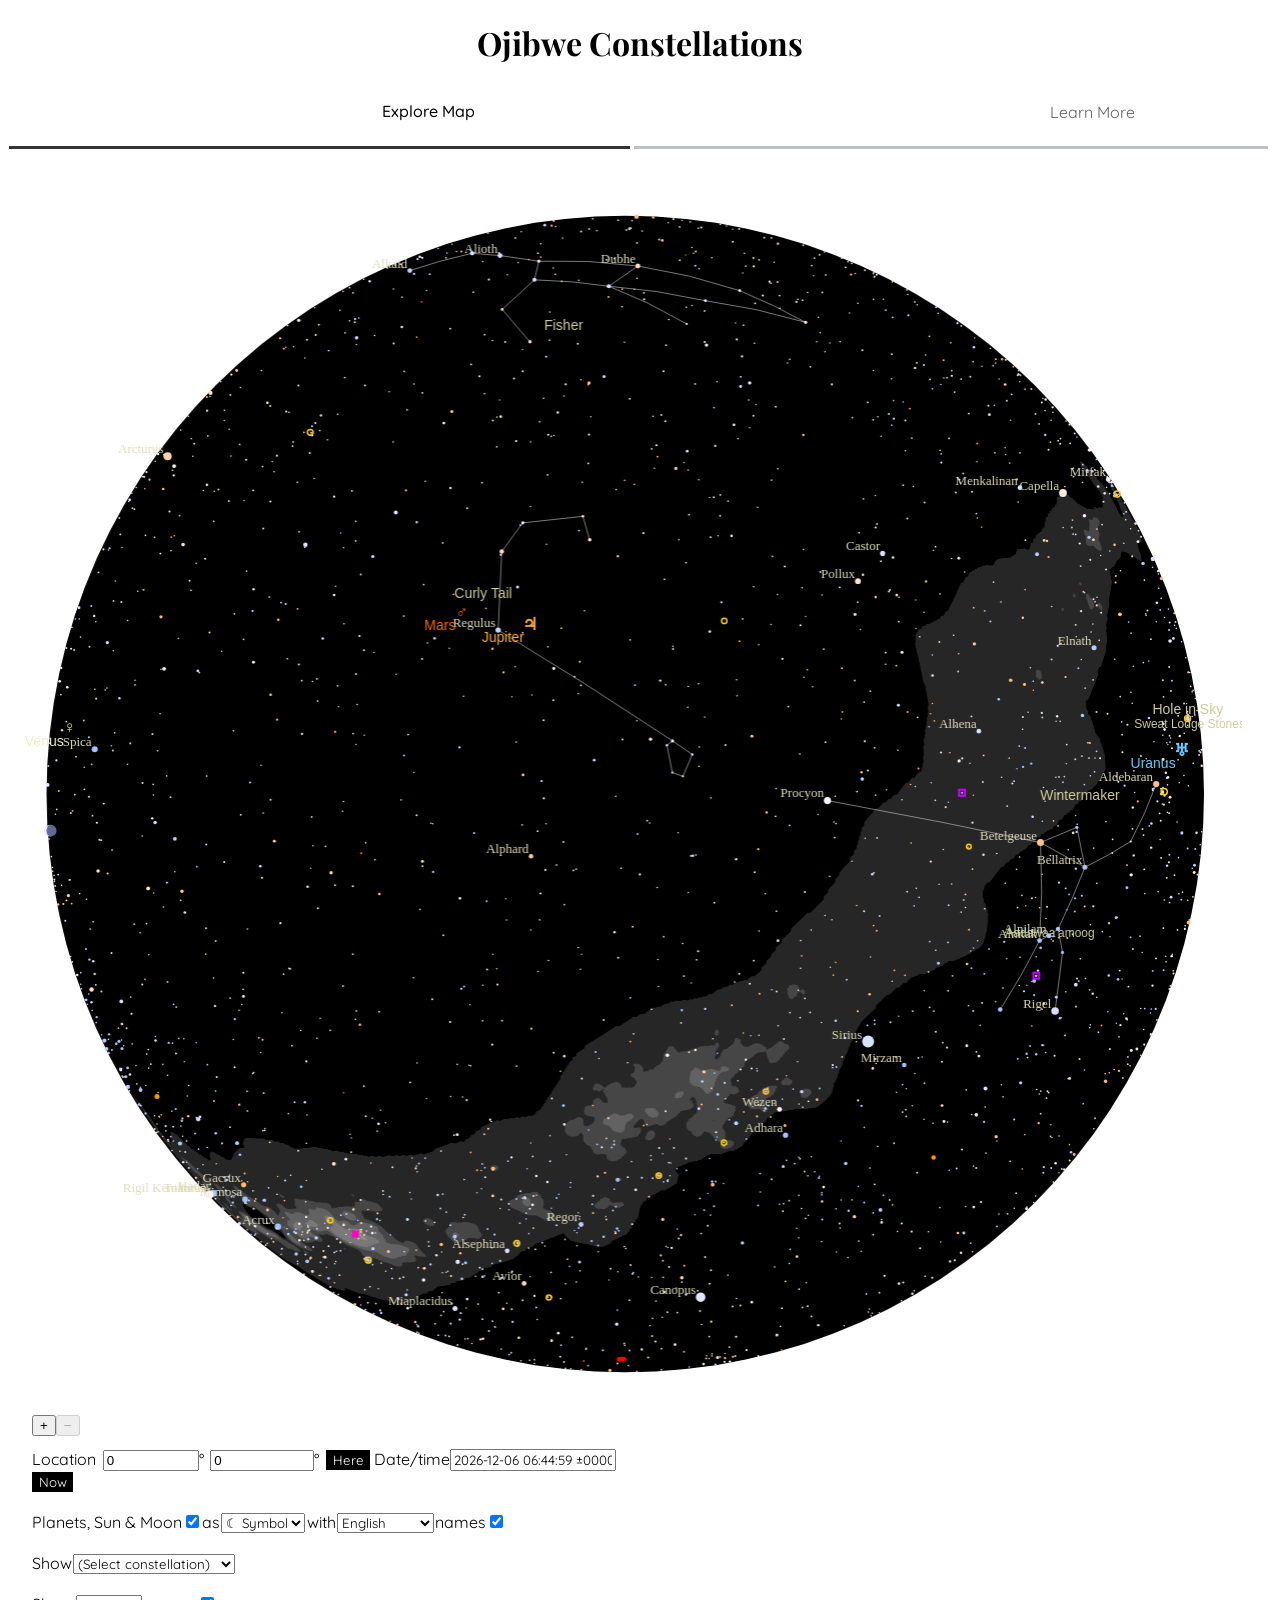
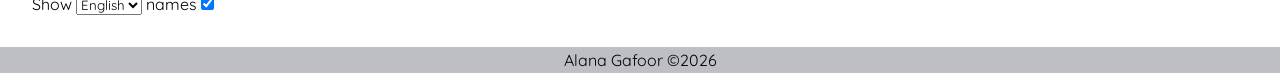
==== index.html @ 5f35fb44 "update html file to index" ====
<!DOCTYPE html>
<html lang="en">


<head>
    <title>Ojibwe Constellations</title>
    <meta charset="utf-8" />
    <meta name="viewport" content="width=device-width, initial-scale=1.0" />
    <link rel="stylesheet" href="css/styles.css" />
    <link rel="stylesheet" href="./pagestyles.css" />
    <script src="/indg/lib/d3.js"></script>
    <script src="/indg/lib/d3.geo.projection.js"></script>
    <script src="/indg/celestial.js"></script>
</head>

<body>
    <header>
        <h1>Ojibwe Constellations</h1>
        <nav>
            <ul>
                <li class="current"><a href="/index.html">Explore Map</a></li>
                <li><a href="/learnmore.html">Learn More</a></li>
        </nav>
        <hr id="firsthr">
        <hr id="secondhr">
    </header>

    <main>
        <div id="celestial-map"></div>
        <div id="celestial-form"></div>
        <script>
            var config = {
                width: 0,           // Default width, 0 = full parent element width; 
                // height is determined by projection
                projection: "orthographic",    // Map projection used: see below
                projectionRatio: null,   // Optional override for default projection ratio
                transform: "ecliptic", // Coordinate transformation: equatorial (default),
                // ecliptic, galactic, supergalactic
                center: null,       // Initial center coordinates in set transform
                // [longitude, latitude, orientation] all in degrees 
                // null = default center [0,0,0]
                orientationfixed: true,  // Keep orientation angle the same as center[2]
                geopos: null,       // optional initial geographic position [lat,lon] in degrees, 
                // overrides center
                follow: "zenith",   // on which coordinates to center the map, default: zenith, if location enabled, 
                // otherwise center
                zoomlevel: null,    // initial zoom level 0...zoomextend; 0|null = default, 1 = 100%, 0 < x <= zoomextend
                zoomextend: 10,     // maximum zoom level
                adaptable: true,    // Sizes are increased with higher zoom-levels
                interactive: true,  // Enable zooming and rotation with mousewheel and dragging
                form: true,         // Display form for interactive settings. Needs a div with
                // id="celestial-form", created automatically if not present
                location: true,    // Display location settings. Deprecated, use formFields below
                formFields: {
                    "location": false,  // Set visiblity for each group of fields with the respective id
                    "general": true,
                    "stars": false,
                    "dsos": false,
                    "constellations": true,
                    "lines": false,
                    "other": false,
                    "download": false
                },
                advanced: true,     // Display fewer form fields if false (change constellation language names)
                daterange: [],      // Calender date range; null: displaydate-+10; [n<100]: displaydate-+n; [yr]: yr-+10; 
                // [yr, n<100]: [yr-n, yr+n]; [yr0, yr1]  
                controls: true,     // Display zoom controls
                lang: "",           // Global language override for names, any name setting that has the chosen language available
                // Default: desig or empty string for designations, other languages as used anywhere else
                culture: "",        // Source of constellations and star names, default "iau", other: "cn" Traditional Chinese
                container: "celestial-map",   // ID of parent element, e.g. div, null = html-body
                datapath: "indg/data/", //default data 
                // Path/URL to data files, empty = subfolder 'data'
                stars: {
                    show: true,    // Show stars
                    limit: 6,      // Show only stars brighter than limit magnitude
                    colors: true,  // Show stars in spectral colors, if not use default color
                    style: { fill: "#ffffff", opacity: 1 }, // Default style for stars
                    designation: false, // Show star names (Bayer, Flamsteed, Variable star, Gliese or designation, 
                    // i.e. whichever of the previous applies first); may vary with culture setting
                    designationType: "iau",  // Which kind of name is displayed as designation (fieldname in starnames.json)
                    designationStyle: { fill: "#ddddbb", font: "11px 'Palatino Linotype', Georgia, Times, 'Times Roman', serif", align: "left", baseline: "top" },
                    designationLimit: 2,  // Show only names for stars brighter than nameLimit
                    propername: true,   // Show proper name (if present)
                    propernameType: "iau", // Languge for proper name, default IAU name; may vary with culture setting 
                    // (see list below of languages codes available for stars)
                    propernameStyle: { fill: "#ddddbb", font: "13px 'Palatino Linotype', Georgia, Times, 'Times Roman', serif", align: "right", baseline: "bottom" },
                    propernameLimit: 2,  // Show proper names for stars brighter than propernameLimit
                    size: 7,       // Maximum size (radius) of star circle in pixels
                    exponent: -0.28, // Scale exponent for star size, larger = more linear
                    data: 'stars.6.json' // Data source for stellar data, 
                    // number indicates limit magnitude
                },
                dsos: {
                    show: true,    // Show Deep Space Objects 
                    limit: 6,      // Show only DSOs brighter than limit magnitude
                    colors: true,  // // Show DSOs in symbol colors if true, use style setting below if false
                    style: { fill: "#cccccc", stroke: "#cccccc", width: 2, opacity: 1 }, // Default style for dsos
                    names: false,   // Show DSO names
                    namesType: "name",  // Type of DSO ('desig' or language) name shown
                    // (see list below for languages codes available for dsos)
                    nameStyle: {
                        fill: "#cccccc", font: "11px Helvetica, Arial, serif",
                        align: "left", baseline: "top"
                    }, // Style for DSO names
                    nameLimit: 6,  // Show only names for DSOs brighter than namelimit
                    size: null,    // Optional seperate scale size for DSOs, null = stars.size
                    exponent: 1.4, // Scale exponent for DSO size, larger = more non-linear
                    data: 'dsos.bright.json', // Data source for DSOs, 
                    // opt. number indicates limit magnitude
                    symbols: {  //DSO symbol styles, 'stroke'-parameter present = outline
                        gg: { shape: "circle", fill: "#ff0000" },          // Galaxy cluster
                        g: { shape: "ellipse", fill: "#ff0000" },         // Generic galaxy
                        s: { shape: "ellipse", fill: "#ff0000" },         // Spiral galaxy
                        s0: { shape: "ellipse", fill: "#ff0000" },         // Lenticular galaxy
                        sd: { shape: "ellipse", fill: "#ff0000" },         // Dwarf galaxy
                        e: { shape: "ellipse", fill: "#ff0000" },         // Elliptical galaxy
                        i: { shape: "ellipse", fill: "#ff0000" },         // Irregular galaxy
                        oc: {
                            shape: "circle", fill: "#ffcc00",
                            stroke: "#ffcc00", width: 1.5
                        },             // Open cluster
                        gc: { shape: "circle", fill: "#ff9900" },          // Globular cluster
                        en: { shape: "square", fill: "#ff00cc" },          // Emission nebula
                        bn: {
                            shape: "square", fill: "#ff00cc",
                            stroke: "#ff00cc", width: 2
                        },               // Generic bright nebula
                        sfr: {
                            shape: "square", fill: "#cc00ff",
                            stroke: "#cc00ff", width: 2
                        },               // Star forming region
                        rn: { shape: "square", fill: "#00ooff" },          // Reflection nebula
                        pn: { shape: "diamond", fill: "#00cccc" },         // Planetary nebula 
                        snr: { shape: "diamond", fill: "#ff00cc" },         // Supernova remnant
                        dn: {
                            shape: "square", fill: "#999999",
                            stroke: "#999999", width: 2
                        },               // Dark nebula grey
                        pos: {
                            shape: "marker", fill: "#cccccc",
                            stroke: "#cccccc", width: 1.5
                        }              // Generic marker
                    }
                },
                planets: {  //Show planet locations, if date-time is set
                    show: true,
                    // List of all objects to show
                    which: ["sol", "mer", "ven", "ter", "lun", "mar", "jup", "sat", "ura", "nep"],
                    // Font styles for planetary symbols
                    symbols: {  // Character and color for each symbol in 'which' above (simple circle: \u25cf), optional size override for Sun & Moon
                        "sol": { symbol: "\u2609", letter: "Su", fill: "#ffff00", size: "" },
                        "mer": { symbol: "\u263f", letter: "Me", fill: "#cccccc" },
                        "ven": { symbol: "\u2640", letter: "V", fill: "#eeeecc" },
                        "ter": { symbol: "\u2295", letter: "T", fill: "#00ccff" },
                        "lun": { symbol: "\u25cf", letter: "L", fill: "#ffffff", size: "" }, // overridden by generated crecent, except letter & size
                        "mar": { symbol: "\u2642", letter: "Ma", fill: "#ff6600" },
                        "cer": { symbol: "\u26b3", letter: "C", fill: "#cccccc" },
                        "ves": { symbol: "\u26b6", letter: "Ma", fill: "#cccccc" },
                        "jup": { symbol: "\u2643", letter: "J", fill: "#ffaa33" },
                        "sat": { symbol: "\u2644", letter: "Sa", fill: "#ffdd66" },
                        "ura": { symbol: "\u2645", letter: "U", fill: "#66ccff" },
                        "nep": { symbol: "\u2646", letter: "N", fill: "#6666ff" },
                        "plu": { symbol: "\u2647", letter: "P", fill: "#aaaaaa" },
                        "eri": { symbol: "\u26aa", letter: "E", fill: "#eeeeee" }
                    },
                    symbolStyle: {
                        fill: "#00ccff", font: "bold 17px 'Lucida Sans Unicode', Consolas, sans-serif",
                        align: "center", baseline: "middle"
                    },
                    symbolType: "symbol",  // Type of planet symbol: 'symbol' graphic planet sign, 'disk' filled circle scaled by magnitude
                    // 'letter': 1 or 2 letters S Me V L Ma J S U N     
                    names: true,          // Show name in nameType language next to symbol
                    nameStyle: { fill: "#00ccff", font: "14px 'Lucida Sans Unicode', Consolas, sans-serif", align: "right", baseline: "top" },
                    namesType: "en"     // Language of planet name (see list below of language codes available for planets), 
                    // or desig = 3-letter designation
                },
                constellations: {
                    names: true,      // Show constellation names 
                    namesType: "en", // Type of name Latin (iau, default), 3 letter designation (desig) or other language (see list below)
                    nameStyle: {
                        fill: "#cccc99", align: "center", baseline: "middle",
                        font: ["14px Helvetica, Arial, sans-serif",  // Style for constellations
                            "12px Helvetica, Arial, sans-serif",  // Different fonts for diff.
                            "11px Helvetica, Arial, sans-serif"]
                    },// ranked constellations
                    lines: true,   // Show constellation lines, style below
                    lineStyle: { stroke: "#cccccc", width: 1, opacity: 0.6 },
                    bounds: false, // Show constellation boundaries, style below
                    boundStyle: { stroke: "#cccc00", width: 0.5, opacity: 0.8, dash: [2, 4] }
                },
                mw: {
                    show: true,     // Show Milky Way as filled multi-polygon outlines 
                    style: { fill: "#ffffff", opacity: 0.15 }  // Style for MW layers
                },
                lines: {  // Display & styles for graticule & some planes
                    graticule: {
                        show: false, stroke: "#cccccc", width: 0.6, opacity: 0.8,
                        // grid values: "outline", "center", or [lat,...] specific position
                        lon: { pos: [""], fill: "#eee", font: "10px Helvetica, Arial, sans-serif" },
                        // grid values: "outline", "center", or [lon,...] specific position
                        lat: { pos: [""], fill: "#eee", font: "10px Helvetica, Arial, sans-serif" }
                    },
                    equatorial: { show: false, stroke: "#aaaaaa", width: 1.3, opacity: 0.7 },
                    ecliptic: { show: false, stroke: "#66cc66", width: 1.3, opacity: 0.7 },
                    galactic: { show: false, stroke: "#cc6666", width: 1.3, opacity: 0.7 },
                    supergalactic: { show: false, stroke: "#cc66cc", width: 1.3, opacity: 0.7 }
                },
                background: {        // Background style
                    fill: "#000000",   // Area fill
                    opacity: 1,
                    stroke: "#000000", // Outline
                    width: 1.5
                },
                horizon: {  //Show horizon marker, if location is set and map projection is all-sky
                    show: false,
                    stroke: "#cccccc", // Line
                    width: 1.0,
                    fill: "#000000",   // Area below horizon
                    opacity: 0.5
                },
                daylight: {  //Show day sky as a gradient, if location is set and map projection is hemispheric
                    show: false
                }
            };
            // Display map with the configuration above or any subset thereof
            Celestial.display(config);
        </script>
    </main>
    <footer>
        Alana Gafoor ©2026
    </footer>
</body>

</html>
---- pagestyles.css ----
@import url('https://fonts.googleapis.com/css2?family=Quicksand:wght@300..700&display=swap');
@import url('https://fonts.googleapis.com/css2?family=Playfair+Display:ital,wght@0,400..900;1,400..900&family=Quicksand:wght@300..700&display=swap');


h1
/*Make big top text centered*/

    {
    text-align: center;
    font-family: "Playfair Display";
}

/*Removing options I dont need
Source: https://stackoverflow.com/questions/2599627/how-to-select-label-for-xyz-in-css (was having trouble with selector for label)
*/
label[for="lang"],
#lang,
#width,
label[for="width"],
#general span,
#projection,
#transform,
label[for="projection"],
label[for="transform"],
#centerx,
#centery,
#centerz,
label[for="centerx"],
label[for="centerz"],
label[for="orientationfixed"],
#orientationfixed,
label.advanced,
#day-left,
#day-right,
#horizon-show,
#daylight-show,
label[for="daylight-show"],
label[for="horizon-show"],
label.header {
    display: none;
}

/*add some space between map and bottom form with options */
#celestial-form {
    padding-top: 1em;
}

body {
    overflow-x: hidden;
}

/*unordered list so the grouping of links in nav bar*/

ul {
    padding-top: 1em;
    padding-bottom: 0em;
    display: flex;
    flex-direction: row;
    list-style: none;
    padding-right: 3em;
    font-family: "quicksand";
    gap: 35em;
}

/*list item with link*/
li a {
    text-decoration: none;
    color: rgb(97, 96, 96);
}

/*header includes h1 and nav bar*/
header {
    margin-bottom: 1em;
}

/*text for learn more*/
.current a {
    padding: 0.9em;
    color: black;
    margin-left: 20em;
    font-weight: 500;
}

/*line under explore map*/
#firsthr {
    background-color: rgb(52, 51, 51);
    width: 49%;
    height: 0.05em;
    margin-left: 0.05em;
    display: inline-block;
    border: rgb(52, 51, 51) solid 0.05em;
}

/*line under learn more*/
#secondhr {
    background-color: rgb(190, 191, 196);
    width: 50%;
    height: 0.05em;
    display: inline-block;
    border: rgb(190, 191, 196) solid 0.05em;
}

/*making the options under the map look nicer*/

/*Zoom controls*/
#celestial-zoomin {
    margin-left: 1.8em;
}

/*General spacing and font change*/
#celestial-form {
    padding: 1.5em;
    margin-top: 1em;
    font-family: "quicksand";
}

/*space between longitude and text*/
#lon {
    margin-left: 0.5em;
}

/* spacing for latitude and text*/
#lat {
    margin-left: 0.5em;
}

/*made changes to button, made black added some spacing, made text white , changed font removed border*/
#here {
    margin-left: 0.5em;
    padding: 0.15em 0.5em;
    color: white;
    background-color: black;
    font-family: "Quicksand";
    border: none;
}

/*Changed this button to match previous and moved*/
#now {
    padding: 0.15em 0.5em;
    color: white;
    background-color: black;
    font-family: "Quicksand";
    border: none;
}

/*for some reason the calender was vertical, had to make it inline added some spacing and center text*/
#celestial-date .date {
    display: inline-block;
    width: 1.58em;
    padding: 0.1em 0.1em 0.1em 0.1em;
    text-align: center;
}

/*add space between as and with for the little selection box as well as with and names from the language box*/
#planets-symbolType,
#planets-namesType {
    margin-left: 0.1em;
    margin-right: 0.1em;
}

/*space between show and input*/
#constellation {
    margin-left: 0.1em;
}

/*From the javascript library, reapplied since it wasnt working*/
#celestial-date {
    position: absolute;
    top: -9999px;
    width: 182px;
    text-align: center;
    border: 1px solid #000;
    background: #fff;
    opacity: 0;
    transition: .6s ease-in opacity;
    font: 13px/1 sans-serif;
}

/*change input fonts*/
#datetime,
#planets-symbolType,
#planets-namesType,
#constellation,
#constellations-namesType {
    font-family: "quicksand";
}

footer {
    text-align: center;
    background-color: rgb(190, 191, 196);
    color: black;
    margin: -1em;
    margin-top: 0.5em;
    padding: 0.2em;
    font-family: "quicksand";
}
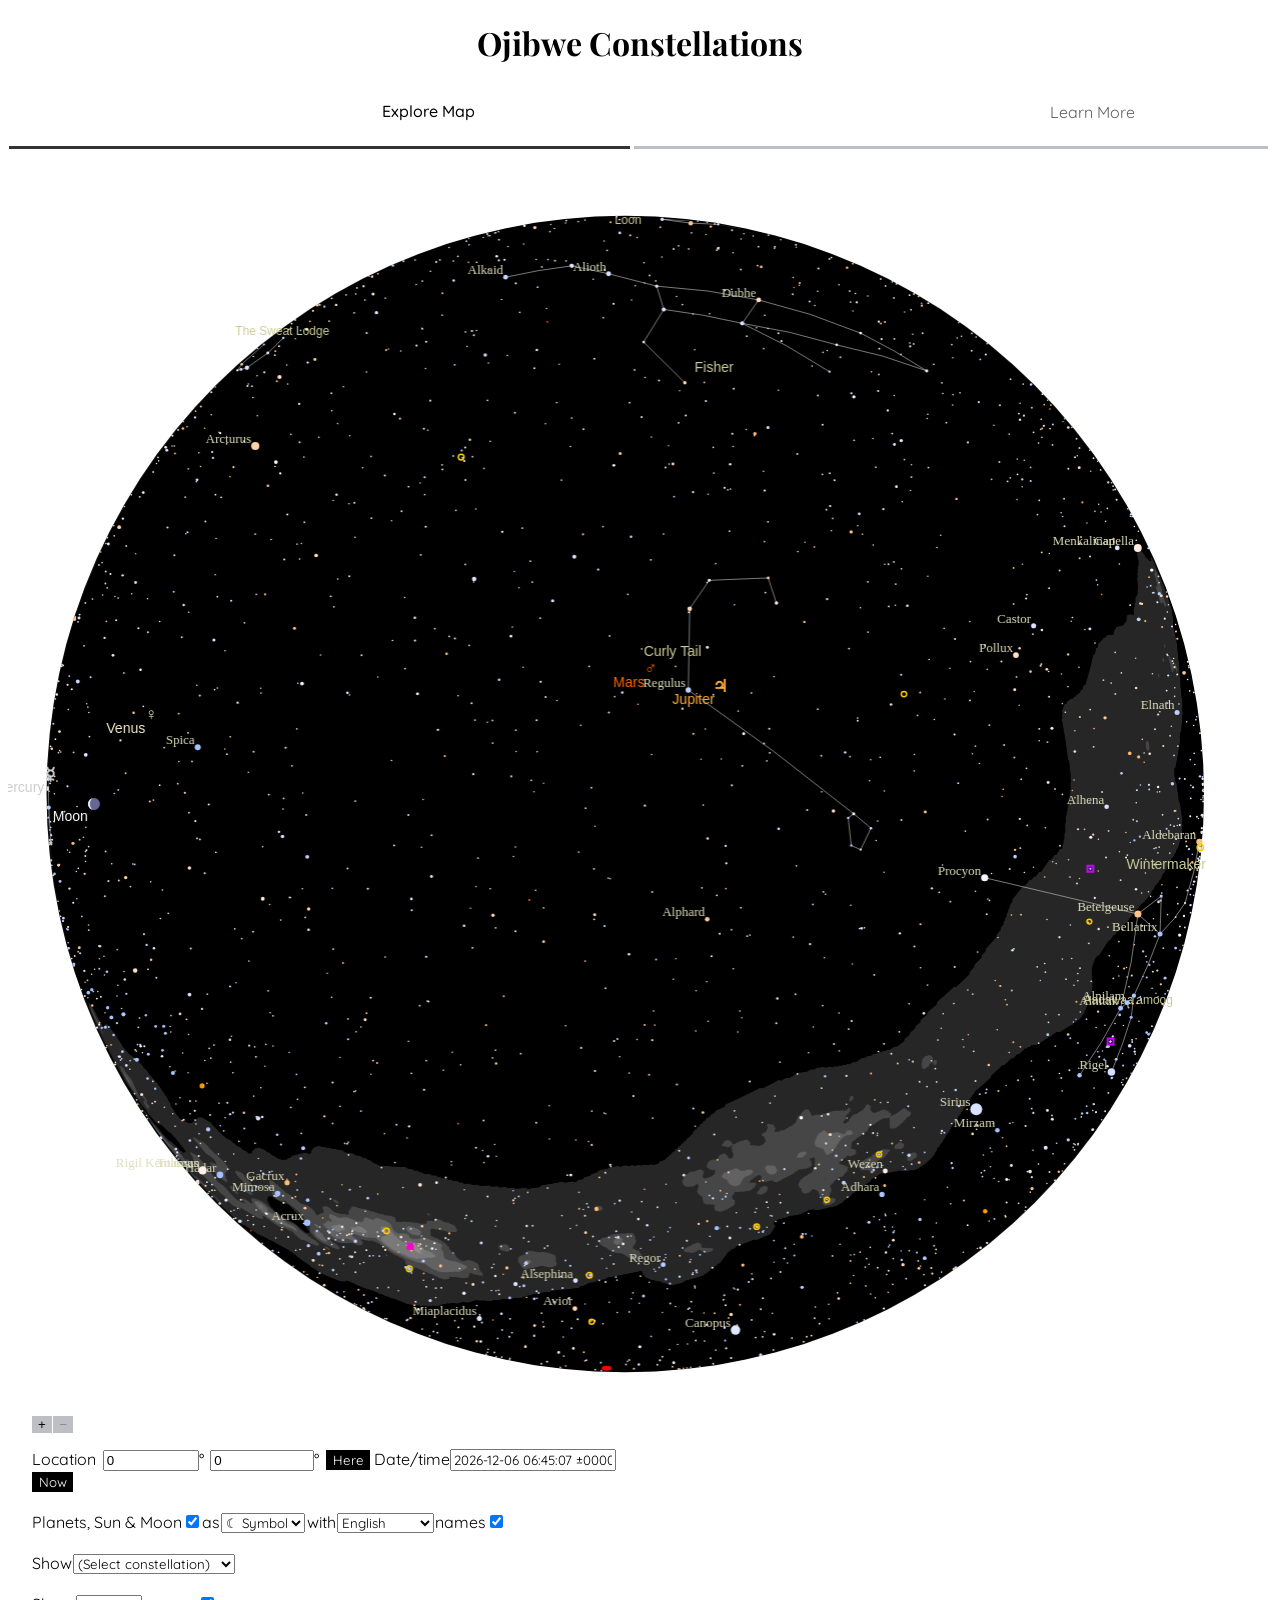
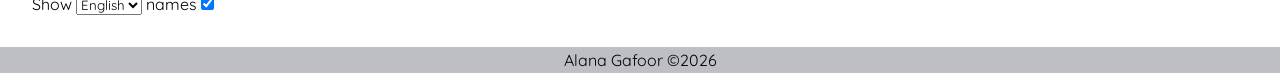
==== commit 12acfe44: "removed uneeded line" ====
--- a/index.html
+++ b/index.html
@@ -6,7 +6,6 @@
     <title>Ojibwe Constellations</title>
     <meta charset="utf-8" />
     <meta name="viewport" content="width=device-width, initial-scale=1.0" />
-    <link rel="stylesheet" href="css/styles.css" />
     <link rel="stylesheet" href="./pagestyles.css" />
     <script src="/indg/lib/d3.js"></script>
     <script src="/indg/lib/d3.geo.projection.js"></script>
@@ -26,6 +25,7 @@
     </header>
 
     <main>
+        <!-- configuration options - NOT MY WORK!!!! I directly copy and pasted these options from the d3-celestial documentation and adjusted the settings I needed to change -->
         <div id="celestial-map"></div>
         <div id="celestial-form"></div>
         <script>
--- a/pagestyles.css
+++ b/pagestyles.css
@@ -103,8 +103,21 @@
 /*making the options under the map look nicer*/
 
 /*Zoom controls*/
+/*add space from left end of page*/
 #celestial-zoomin {
     margin-left: 1.8em;
+}
+
+/*change colour, removed border*/
+#celestial-zoomin,
+#celestial-zoomout {
+    background-color: rgb(190, 191, 196);
+    border: none;
+}
+
+/*add space between zoom buttons*/
+#celestial-zoomout {
+    margin-left: 0.1em;
 }
 
 /*General spacing and font change*/
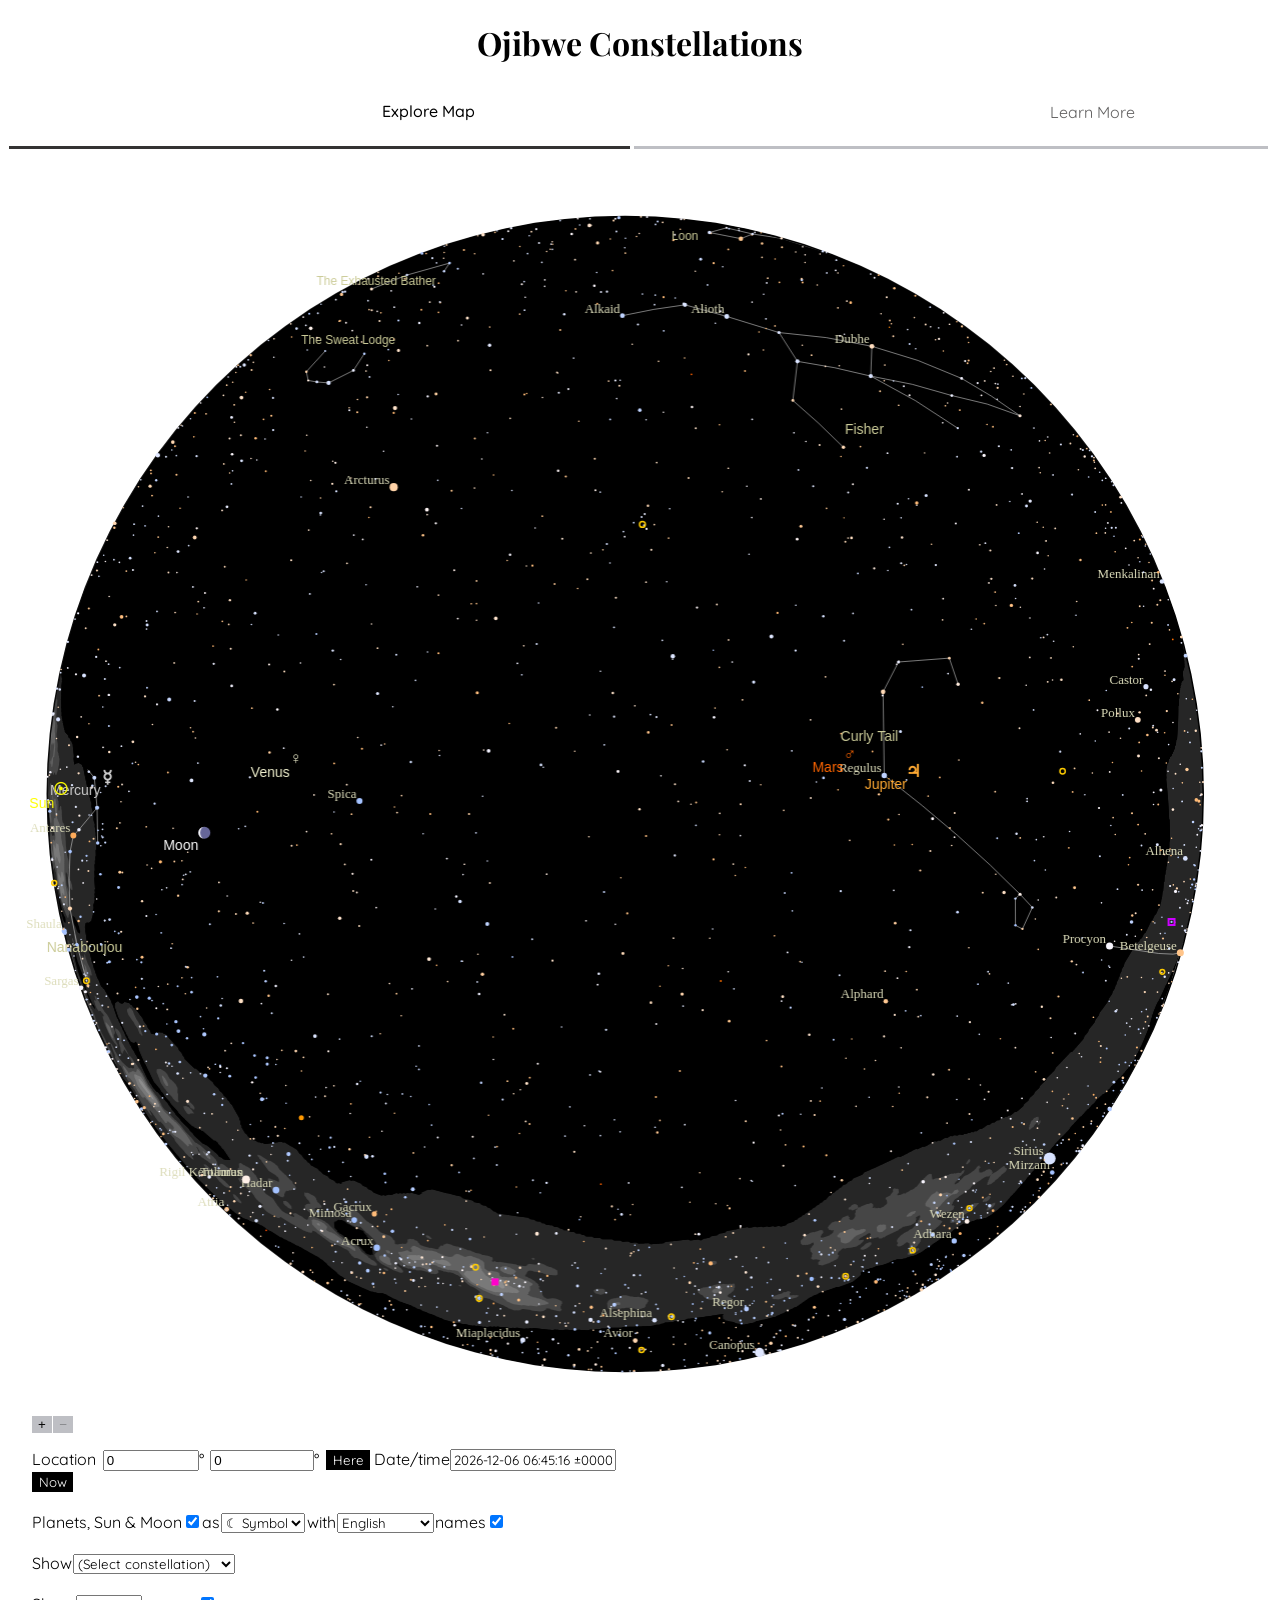
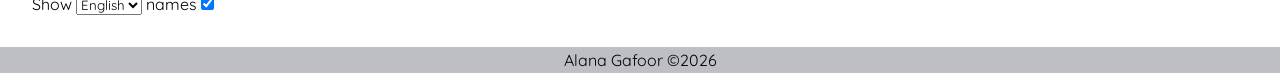
==== commit c7dc5afb: "Fixed moose constellation" ====
--- a/index.html
+++ b/index.html
@@ -1,7 +1,5 @@
 <!DOCTYPE html>
 <html lang="en">
-
-
 <head>
     <title>Ojibwe Constellations</title>
     <meta charset="utf-8" />
